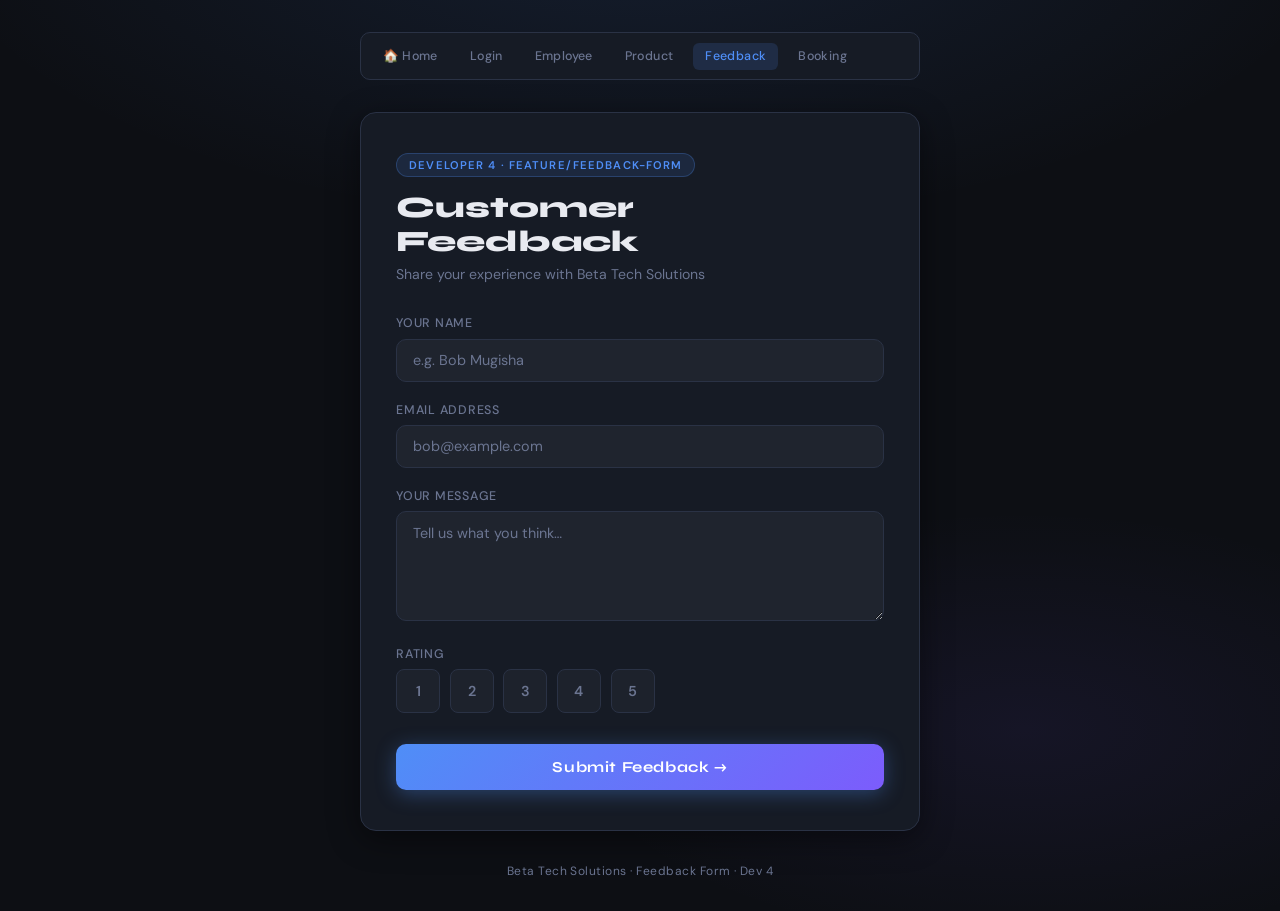
==== forms/feedback.html @ d93e78e6 "feedback-form commit" ====
<!DOCTYPE html>
<html lang="en">
<head>
  <meta charset="UTF-8" />
  <meta name="viewport" content="width=device-width, initial-scale=1.0" />
  <title>Customer Feedback – Beta Tech Solutions</title>
  <link rel="stylesheet" href="../css/style.css" />
</head>
<body>
  <nav>
    <a href="../index.html">🏠 Home</a>
    <a href="login.html">Login</a>
    <a href="employee.html">Employee</a>
    <a href="product.html">Product</a>
    <a href="feedback.html" class="active">Feedback</a>
    <a href="booking.html">Booking</a>
  </nav>

  <div class="card">
    <div class="card-header">
      <div class="badge">Developer 4 · feature/feedback-form</div>
      <h1>Customer Feedback</h1>
      <p>Share your experience with Beta Tech Solutions</p>
    </div>

    <form id="feedbackForm" novalidate>
      <div class="form-group">
        <label for="fbName">Your Name</label>
        <input type="text" id="fbName" name="name"
               placeholder="e.g. Bob Mugisha" required />
      </div>

      <div class="form-group">
        <label for="fbEmail">Email Address</label>
        <input type="email" id="fbEmail" name="email"
               placeholder="bob@example.com" required />
      </div>

      <div class="form-group">
        <label for="message">Your Message</label>
        <textarea id="message" name="message"
                  placeholder="Tell us what you think…" required></textarea>
      </div>

      <div class="form-group">
        <label>Rating</label>
        <div class="rating-group">
          <input type="radio" id="r1" name="rating" value="1" required />
          <label for="r1">1</label>
          <input type="radio" id="r2" name="rating" value="2" />
          <label for="r2">2</label>
          <input type="radio" id="r3" name="rating" value="3" />
          <label for="r3">3</label>
          <input type="radio" id="r4" name="rating" value="4" />
          <label for="r4">4</label>
          <input type="radio" id="r5" name="rating" value="5" />
          <label for="r5">5</label>
        </div>
      </div>

      <button type="submit" class="btn">Submit Feedback →</button>
    </form>

    <div class="toast" id="toast">✅ Thank you for your feedback!</div>
  </div>

  <footer>Beta Tech Solutions · Feedback Form · Dev 4</footer>

  <script>
    document.getElementById('feedbackForm').addEventListener('submit', function(e) {
      e.preventDefault();
      if (!this.checkValidity()) { this.reportValidity(); return; }
      if (!document.querySelector('input[name="rating"]:checked')) {
        alert('Please select a rating.'); return;
      }
      const toast = document.getElementById('toast');
      toast.classList.add('show');
      this.reset();
      setTimeout(() => toast.classList.remove('show'), 3500);
    });
  </script>
</body>
</html>
---- css/style.css ----
/* ============================================
   Beta Tech Solutions – Global Stylesheet
   Used by ALL forms. Do not modify structure.
   ============================================ */

@import url('https://fonts.googleapis.com/css2?family=Syne:wght@400;600;700;800&family=DM+Sans:wght@300;400;500&display=swap');

/* ── CSS Variables ── */
:root {
  --bg:        #0d0f14;
  --surface:   #161b25;
  --border:    #2a3245;
  --accent:    #4f8ef7;
  --accent2:   #7c5cfc;
  --text:      #e8eaf0;
  --muted:     #6b7591;
  --success:   #22c55e;
  --error:     #ef4444;
  --radius:    10px;
  --shadow:    0 8px 32px rgba(0,0,0,0.45);
}

/* ── Reset ── */
*, *::before, *::after { box-sizing: border-box; margin: 0; padding: 0; }

body {
  font-family: 'DM Sans', sans-serif;
  background: var(--bg);
  color: var(--text);
  min-height: 100vh;
  display: flex;
  flex-direction: column;
  align-items: center;
  justify-content: center;
  padding: 2rem 1rem;
  background-image:
    radial-gradient(ellipse 80% 50% at 50% -10%, rgba(79,142,247,0.12) 0%, transparent 70%),
    radial-gradient(ellipse 60% 40% at 80% 80%, rgba(124,92,252,0.08) 0%, transparent 60%);
}

/* ── Nav ── */
nav {
  width: 100%;
  max-width: 560px;
  display: flex;
  gap: 0.5rem;
  flex-wrap: wrap;
  margin-bottom: 2rem;
  background: var(--surface);
  border: 1px solid var(--border);
  border-radius: var(--radius);
  padding: 0.6rem;
}

nav a {
  color: var(--muted);
  text-decoration: none;
  font-size: 0.78rem;
  font-weight: 500;
  padding: 0.35rem 0.75rem;
  border-radius: 6px;
  transition: all 0.2s;
  letter-spacing: 0.03em;
}

nav a:hover, nav a.active {
  background: rgba(79,142,247,0.15);
  color: var(--accent);
}

/* ── Card ── */
.card {
  background: var(--surface);
  border: 1px solid var(--border);
  border-radius: 16px;
  padding: 2.5rem 2.2rem;
  width: 100%;
  max-width: 560px;
  box-shadow: var(--shadow);
  animation: slideUp 0.45s cubic-bezier(0.22,1,0.36,1) both;
}

@keyframes slideUp {
  from { opacity: 0; transform: translateY(24px); }
  to   { opacity: 1; transform: translateY(0); }
}

/* ── Header ── */
.card-header {
  margin-bottom: 2rem;
}

.card-header .badge {
  display: inline-block;
  font-size: 0.7rem;
  font-weight: 600;
  letter-spacing: 0.1em;
  text-transform: uppercase;
  color: var(--accent);
  background: rgba(79,142,247,0.12);
  border: 1px solid rgba(79,142,247,0.25);
  border-radius: 20px;
  padding: 0.25rem 0.75rem;
  margin-bottom: 0.85rem;
}

.card-header h1 {
  font-family: 'Syne', sans-serif;
  font-size: 1.85rem;
  font-weight: 800;
  color: var(--text);
  line-height: 1.15;
  margin-bottom: 0.4rem;
}

.card-header p {
  font-size: 0.88rem;
  color: var(--muted);
}

/* ── Form Elements ── */
.form-group {
  margin-bottom: 1.25rem;
}

.form-row {
  display: grid;
  grid-template-columns: 1fr 1fr;
  gap: 1rem;
}

label {
  display: block;
  font-size: 0.78rem;
  font-weight: 500;
  color: var(--muted);
  letter-spacing: 0.06em;
  text-transform: uppercase;
  margin-bottom: 0.45rem;
}

input, select, textarea {
  width: 100%;
  background: rgba(255,255,255,0.04);
  border: 1px solid var(--border);
  border-radius: var(--radius);
  padding: 0.72rem 1rem;
  color: var(--text);
  font-family: 'DM Sans', sans-serif;
  font-size: 0.9rem;
  transition: border-color 0.2s, box-shadow 0.2s;
  outline: none;
  -webkit-appearance: none;
}

input::placeholder, textarea::placeholder { color: var(--muted); }

input:focus, select:focus, textarea:focus {
  border-color: var(--accent);
  box-shadow: 0 0 0 3px rgba(79,142,247,0.18);
  background: rgba(79,142,247,0.05);
}

input:invalid:not(:placeholder-shown) {
  border-color: var(--error);
}

textarea { resize: vertical; min-height: 110px; }

select option { background: var(--surface); color: var(--text); }

/* Radio / Rating group */
.rating-group {
  display: flex;
  gap: 0.6rem;
  flex-wrap: wrap;
}

.rating-group input[type="radio"] { display: none; }

.rating-group label {
  display: flex;
  align-items: center;
  justify-content: center;
  width: 44px;
  height: 44px;
  border-radius: 8px;
  border: 1px solid var(--border);
  background: rgba(255,255,255,0.03);
  cursor: pointer;
  font-size: 0.9rem;
  font-weight: 600;
  color: var(--muted);
  text-transform: none;
  letter-spacing: 0;
  transition: all 0.2s;
}

.rating-group input[type="radio"]:checked + label {
  background: rgba(79,142,247,0.2);
  border-color: var(--accent);
  color: var(--accent);
}

/* ── Button ── */
.btn {
  display: flex;
  align-items: center;
  justify-content: center;
  gap: 0.5rem;
  width: 100%;
  padding: 0.85rem;
  margin-top: 1.5rem;
  background: linear-gradient(135deg, var(--accent), var(--accent2));
  color: #fff;
  border: none;
  border-radius: var(--radius);
  font-family: 'Syne', sans-serif;
  font-size: 0.95rem;
  font-weight: 700;
  letter-spacing: 0.04em;
  cursor: pointer;
  transition: opacity 0.2s, transform 0.15s, box-shadow 0.2s;
  box-shadow: 0 4px 20px rgba(79,142,247,0.35);
}

.btn:hover  { opacity: 0.9; transform: translateY(-1px); box-shadow: 0 6px 28px rgba(79,142,247,0.45); }
.btn:active { transform: translateY(0); }

/* ── Success Toast ── */
.toast {
  display: none;
  margin-top: 1rem;
  padding: 0.75rem 1rem;
  border-radius: var(--radius);
  background: rgba(34,197,94,0.12);
  border: 1px solid rgba(34,197,94,0.3);
  color: var(--success);
  font-size: 0.85rem;
  text-align: center;
  animation: slideUp 0.3s ease both;
}

.toast.show { display: block; }

/* ── Footer ── */
footer {
  margin-top: 2rem;
  font-size: 0.75rem;
  color: var(--muted);
  text-align: center;
  letter-spacing: 0.04em;
}

/* ── Responsive ── */
@media (max-width: 520px) {
  .card { padding: 1.8rem 1.3rem; }
  .form-row { grid-template-columns: 1fr; }
  .card-header h1 { font-size: 1.5rem; }
}
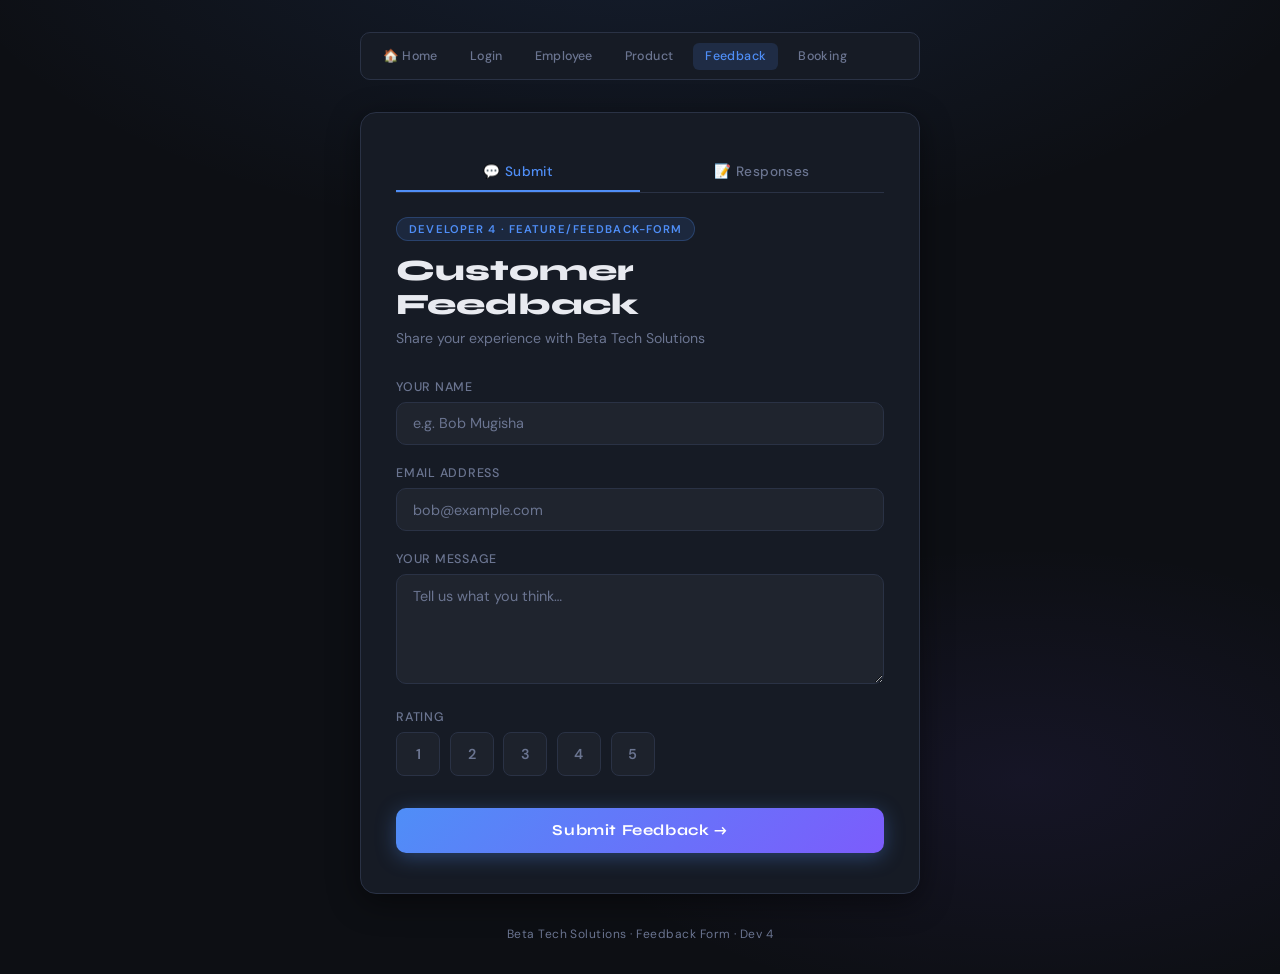
==== commit 56135c70: "adding customer feedback list" ====
--- a/forms/feedback.html
+++ b/forms/feedback.html
@@ -3,6 +3,64 @@
 <head>
   <meta charset="UTF-8" />
   <meta name="viewport" content="width=device-width, initial-scale=1.0" />
+  <style>
+     .tab-nav {
+    display: flex;
+    gap: 0;
+    margin-bottom: 1.5rem;
+    border-bottom: 1px solid var(--border);
+  }
+  .tab-btn {
+    flex: 1;
+    background: none;
+    border: none;
+    border-bottom: 2px solid transparent;
+    color: var(--muted);
+    font-family: 'DM Sans', sans-serif;
+    font-size: 0.85rem;
+    font-weight: 500;
+    padding: 0.6rem 1rem;
+    cursor: pointer;
+    transition: all 0.2s;
+    letter-spacing: 0.03em;
+  }
+  .tab-btn.active {
+    color: var(--accent);
+    border-bottom-color: var(--accent);
+  }
+  .tab-panel { display: none; }
+  .tab-panel.active { display: block; }
+
+  /* Feedback list table */
+  .users-table { width: 100%; border-collapse: collapse; margin-top: 0.5rem; }
+  .users-table th {
+    font-size: 0.72rem;
+    font-weight: 600;
+    letter-spacing: 0.08em;
+    text-transform: uppercase;
+    color: var(--muted);
+    text-align: left;
+    padding: 0.5rem 0.75rem;
+    border-bottom: 1px solid var(--border);
+  }
+  .users-table td {
+    font-size: 0.85rem;
+    color: var(--text);
+    padding: 0.65rem 0.75rem;
+    border-bottom: 1px solid rgba(255,255,255,0.04);
+    vertical-align: top;
+  }
+  .users-table tr:hover td { background: rgba(79,142,247,0.05); }
+  .msg-preview {
+    max-width: 180px;
+    white-space: nowrap;
+    overflow: hidden;
+    text-overflow: ellipsis;
+    color: var(--muted);
+    font-size: 0.8rem;
+  }
+  .stars { color: #f59e0b; letter-spacing: 1px; font-size: 0.85rem; }
+  </style>
   <title>Customer Feedback – Beta Tech Solutions</title>
   <link rel="stylesheet" href="../css/style.css" />
 </head>
@@ -17,12 +75,16 @@
   </nav>
 
   <div class="card">
+    <div class="tab-nav">
+  <button class="tab-btn active" onclick="switchTab('form-tab', this)">💬 Submit</button>
+  <button class="tab-btn"        onclick="switchTab('list-tab',  this)">📝 Responses</button>
+</div>
     <div class="card-header">
       <div class="badge">Developer 4 · feature/feedback-form</div>
       <h1>Customer Feedback</h1>
       <p>Share your experience with Beta Tech Solutions</p>
     </div>
-
+<div class="tab-panel active" id="form-tab">
     <form id="feedbackForm" novalidate>
       <div class="form-group">
         <label for="fbName">Your Name</label>
@@ -40,6 +102,7 @@
         <label for="message">Your Message</label>
         <textarea id="message" name="message"
                   placeholder="Tell us what you think…" required></textarea>
+      </div>
       </div>
 
       <div class="form-group">
@@ -57,6 +120,57 @@
           <label for="r5">5</label>
         </div>
       </div>
+      <div class="tab-panel" id="list-tab">
+  <div class="card-header">
+    <div class="badge">Feedback Received</div>
+    <h1>Feedback List</h1>
+    <p>Customer responses submitted so far</p>
+  </div>
+
+  <table class="users-table">
+    <thead>
+      <tr>
+        <th>#</th>
+        <th>Name</th>
+        <th>Message</th>
+        <th>Rating</th>
+      </tr>
+    </thead>
+    <tbody>
+      <tr>
+        <td>1</td>
+        <td>Alice K.</td>
+        <td><div class="msg-preview">Great service, very responsive team!</div></td>
+        <td><span class="stars">★★★★★</span></td>
+      </tr>
+      <tr>
+        <td>2</td>
+        <td>John M.</td>
+        <td><div class="msg-preview">The website could use some improvements</div></td>
+        <td><span class="stars">★★★☆☆</span></td>
+      </tr>
+      <tr>
+        <td>3</td>
+        <td>Eva N.</td>
+        <td><div class="msg-preview">Loved the event, well organised</div></td>
+        <td><span class="stars">★★★★☆</span></td>
+      </tr>
+      <tr>
+        <td>4</td>
+        <td>Bob U.</td>
+        <td><div class="msg-preview">Fast delivery and good packaging</div></td>
+        <td><span class="stars">★★★★★</span></td>
+      </tr>
+      <tr>
+        <td>5</td>
+        <td>Claire D.</td>
+        <td><div class="msg-preview">Support team resolved issue quickly</div></td>
+        <td><span class="stars">★★★★☆</span></td>
+      </tr>
+    </tbody>
+  </table>
+</div>
+
 
       <button type="submit" class="btn">Submit Feedback →</button>
     </form>
@@ -78,6 +192,12 @@
       this.reset();
       setTimeout(() => toast.classList.remove('show'), 3500);
     });
+     function switchTab(panelId, btn) {
+    document.querySelectorAll('.tab-panel').forEach(p => p.classList.remove('active'));
+    document.querySelectorAll('.tab-btn').forEach(b => b.classList.remove('active'));
+    document.getElementById(panelId).classList.add('active');
+    btn.classList.add('active');
+  }
   </script>
 </body>
 </html>
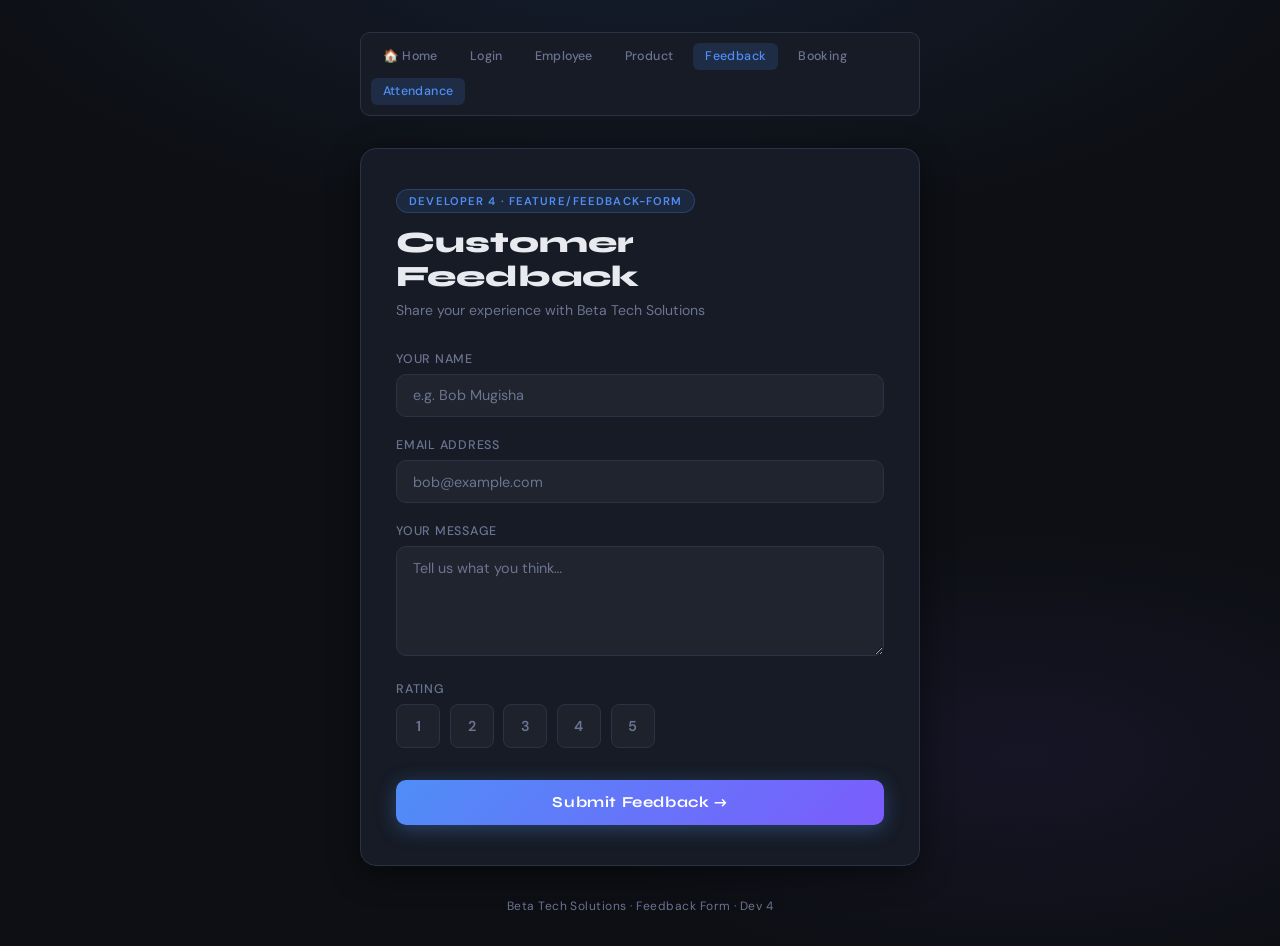
==== commit c75f35ee: "Add staff attendance form with check-in time and status tracking" ====
--- a/forms/feedback.html
+++ b/forms/feedback.html
@@ -3,64 +3,6 @@
 <head>
   <meta charset="UTF-8" />
   <meta name="viewport" content="width=device-width, initial-scale=1.0" />
-  <style>
-     .tab-nav {
-    display: flex;
-    gap: 0;
-    margin-bottom: 1.5rem;
-    border-bottom: 1px solid var(--border);
-  }
-  .tab-btn {
-    flex: 1;
-    background: none;
-    border: none;
-    border-bottom: 2px solid transparent;
-    color: var(--muted);
-    font-family: 'DM Sans', sans-serif;
-    font-size: 0.85rem;
-    font-weight: 500;
-    padding: 0.6rem 1rem;
-    cursor: pointer;
-    transition: all 0.2s;
-    letter-spacing: 0.03em;
-  }
-  .tab-btn.active {
-    color: var(--accent);
-    border-bottom-color: var(--accent);
-  }
-  .tab-panel { display: none; }
-  .tab-panel.active { display: block; }
-
-  /* Feedback list table */
-  .users-table { width: 100%; border-collapse: collapse; margin-top: 0.5rem; }
-  .users-table th {
-    font-size: 0.72rem;
-    font-weight: 600;
-    letter-spacing: 0.08em;
-    text-transform: uppercase;
-    color: var(--muted);
-    text-align: left;
-    padding: 0.5rem 0.75rem;
-    border-bottom: 1px solid var(--border);
-  }
-  .users-table td {
-    font-size: 0.85rem;
-    color: var(--text);
-    padding: 0.65rem 0.75rem;
-    border-bottom: 1px solid rgba(255,255,255,0.04);
-    vertical-align: top;
-  }
-  .users-table tr:hover td { background: rgba(79,142,247,0.05); }
-  .msg-preview {
-    max-width: 180px;
-    white-space: nowrap;
-    overflow: hidden;
-    text-overflow: ellipsis;
-    color: var(--muted);
-    font-size: 0.8rem;
-  }
-  .stars { color: #f59e0b; letter-spacing: 1px; font-size: 0.85rem; }
-  </style>
   <title>Customer Feedback – Beta Tech Solutions</title>
   <link rel="stylesheet" href="../css/style.css" />
 </head>
@@ -72,19 +14,16 @@
     <a href="product.html">Product</a>
     <a href="feedback.html" class="active">Feedback</a>
     <a href="booking.html">Booking</a>
+     <a href="attendance.html" class="active">Attendance</a>
   </nav>
 
   <div class="card">
-    <div class="tab-nav">
-  <button class="tab-btn active" onclick="switchTab('form-tab', this)">💬 Submit</button>
-  <button class="tab-btn"        onclick="switchTab('list-tab',  this)">📝 Responses</button>
-</div>
     <div class="card-header">
       <div class="badge">Developer 4 · feature/feedback-form</div>
       <h1>Customer Feedback</h1>
       <p>Share your experience with Beta Tech Solutions</p>
     </div>
-<div class="tab-panel active" id="form-tab">
+
     <form id="feedbackForm" novalidate>
       <div class="form-group">
         <label for="fbName">Your Name</label>
@@ -103,7 +42,6 @@
         <textarea id="message" name="message"
                   placeholder="Tell us what you think…" required></textarea>
       </div>
-      </div>
 
       <div class="form-group">
         <label>Rating</label>
@@ -120,57 +58,6 @@
           <label for="r5">5</label>
         </div>
       </div>
-      <div class="tab-panel" id="list-tab">
-  <div class="card-header">
-    <div class="badge">Feedback Received</div>
-    <h1>Feedback List</h1>
-    <p>Customer responses submitted so far</p>
-  </div>
-
-  <table class="users-table">
-    <thead>
-      <tr>
-        <th>#</th>
-        <th>Name</th>
-        <th>Message</th>
-        <th>Rating</th>
-      </tr>
-    </thead>
-    <tbody>
-      <tr>
-        <td>1</td>
-        <td>Alice K.</td>
-        <td><div class="msg-preview">Great service, very responsive team!</div></td>
-        <td><span class="stars">★★★★★</span></td>
-      </tr>
-      <tr>
-        <td>2</td>
-        <td>John M.</td>
-        <td><div class="msg-preview">The website could use some improvements</div></td>
-        <td><span class="stars">★★★☆☆</span></td>
-      </tr>
-      <tr>
-        <td>3</td>
-        <td>Eva N.</td>
-        <td><div class="msg-preview">Loved the event, well organised</div></td>
-        <td><span class="stars">★★★★☆</span></td>
-      </tr>
-      <tr>
-        <td>4</td>
-        <td>Bob U.</td>
-        <td><div class="msg-preview">Fast delivery and good packaging</div></td>
-        <td><span class="stars">★★★★★</span></td>
-      </tr>
-      <tr>
-        <td>5</td>
-        <td>Claire D.</td>
-        <td><div class="msg-preview">Support team resolved issue quickly</div></td>
-        <td><span class="stars">★★★★☆</span></td>
-      </tr>
-    </tbody>
-  </table>
-</div>
-
 
       <button type="submit" class="btn">Submit Feedback →</button>
     </form>
@@ -192,12 +79,6 @@
       this.reset();
       setTimeout(() => toast.classList.remove('show'), 3500);
     });
-     function switchTab(panelId, btn) {
-    document.querySelectorAll('.tab-panel').forEach(p => p.classList.remove('active'));
-    document.querySelectorAll('.tab-btn').forEach(b => b.classList.remove('active'));
-    document.getElementById(panelId).classList.add('active');
-    btn.classList.add('active');
-  }
   </script>
 </body>
 </html>
